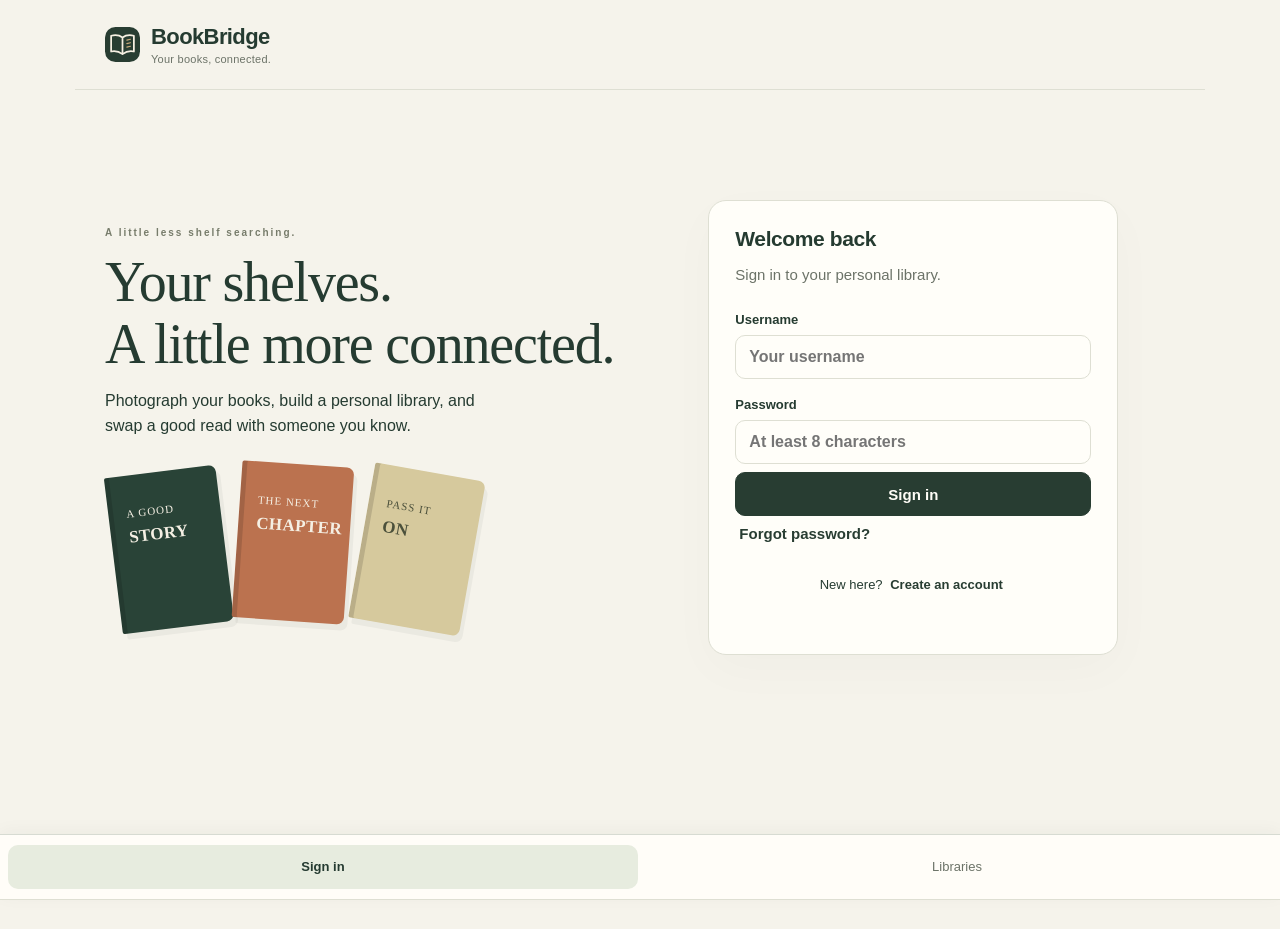
==== static/index.html @ 0849e157 "Add files via upload" ====
<!doctype html>
<html lang="en">
<head>
  <meta charset="utf-8">
  <meta name="viewport" content="width=device-width, initial-scale=1, viewport-fit=cover">
  <meta name="theme-color" content="#283d32">
  <title>BookBridge — your books, connected</title>
  <link rel="icon" href="/static/icon.svg" type="image/svg+xml">
  <link rel="stylesheet" href="/static/app.css?v=0.7.0">
  <script src="/static/app.js?v=0.7.0" defer></script>
  <script src="/static/catalog.js?v=0.7.0" defer></script>
  <script src="/static/community.js?v=0.7.0" defer></script>
  <script src="/static/public.js?v=0.7.0" defer></script>
  <script src="/static/bookshelf.js?v=0.7.0" defer></script>
  <script src="/static/mobile.js?v=0.7.0" defer></script>
</head>
<body>
  <header class="topbar">
    <a class="brand" href="/" aria-label="BookBridge home">
      <img src="/static/icon.svg" alt="" width="35" height="35">
      <span>BookBridge<small>Your books, connected.</small></span>
    </a>
    <div id="account" hidden>
      <span id="username"></span>

    </div>
  </header>

  <main>
    <nav id="guest-navigation" class="navigation guest-navigation" aria-label="Guest navigation"><button id="guest-signin" class="active" aria-pressed="true">Sign in</button><button data-tab="public" aria-pressed="false">Libraries</button></nav>
    <!-- Authentication Section -->
    <section id="auth" class="auth-layout">
      <div class="intro">
        <span class="eyebrow">A little less shelf searching.</span>
        <h1>Your shelves.<br>A little more connected.</h1>
        <p>Photograph your books, build a personal library, and swap a good read with someone you know.</p>
        <div class="intro-books" aria-hidden="true">
          <div class="drawn-book">A GOOD<br><strong>STORY</strong></div>
          <div class="drawn-book">THE NEXT<br><strong>CHAPTER</strong></div>
          <div class="drawn-book">PASS IT<br><strong>ON</strong></div>
        </div>
      </div>

      <div class="panel auth-panel">
        <h2 id="auth-title">Welcome back</h2>
        <p id="auth-description" class="muted">Sign in to your personal library.</p>
        <form id="auth-form">
          <label>Username
            <input id="auth-name" autocomplete="username" required minlength="3" maxlength="32" pattern="[a-zA-Z0-9_]{3,32}" placeholder="Your username">
          </label>
          <label>Password
            <input id="auth-password" type="password" autocomplete="current-password" required minlength="8" maxlength="128" placeholder="At least 8 characters">
          </label>
          <label class="honeypot" hidden style="display:none !important" aria-hidden="true">Website<input id="auth-website" tabindex="-1" autocomplete="off"></label>
          <p id="auth-error" class="inline-error" role="alert"></p>
          <button class="primary full" id="auth-submit">Sign in</button>
        </form>
        <button id="forgot-password" type="button" class="text-button">Forgot password?</button>
        <p class="auth-switch">
          <span id="auth-switch-label">New here?</span>
          <button class="text-button" id="auth-toggle">Create an account</button>
        </p>
      </div>
    </section>

    <!-- Workspace Section -->
    <div id="workspace" hidden>
      <div id="library-dock" class="library-dock" hidden><label for="library-owner">Which library?</label><select id="library-owner"><option value="">My library</option></select></div>
      <nav class="navigation" aria-label="Main navigation">
        <button data-tab="library" aria-pressed="true">My Library</button><button data-tab="scan" aria-pressed="false">Scan</button><button data-tab="friends" aria-pressed="false">Friends</button><button data-tab="settings" aria-pressed="false">Settings</button>
      </nav>
      <nav id="scan-tabs" class="section-tabs" aria-label="Scan and review" hidden><button data-tab="scan">Scan</button><button data-tab="queue">Book queue <span id="queue-count" class="count" hidden>0</span></button></nav>
      <nav id="friends-tabs" class="section-tabs" aria-label="Friends and trades" hidden><button data-tab="friends">Friends</button><button data-tab="trades">Trades</button></nav>

      <!-- Scan Page -->
      <section id="page-scan" class="page">
        <div class="page-heading">
          <div>
            <span class="eyebrow">ADD TO YOUR LIBRARY</span>
            <h1>Scan your books</h1>
            <p id="scan-help" class="muted">Photograph the cover. The spine and back are optional.</p>
            <label>Scan mode<select id="scan-mode-kind"><option value="single">One book</option><option value="shelf">Shelf spines · up to 5</option></select></label>
            <div id="shelf-photo-options" hidden><label>Books in photo<select id="shelf-book-count"><option>1</option><option>2</option><option selected>3</option><option>4</option><option>5</option></select></label></div>
            <p id="scan-limit" class="scan-warning" hidden>No more than 5 books per photo. Spine reading can miss text or mix books. Count the visible books and review each result. Photograph unclear books individually.</p>
          </div>
        </div>

        <div class="scan-layout">
          <div class="camera-column">
          <div class="camera">
            <video id="camera-video" muted playsinline autoplay aria-label="Live camera preview"></video>
            <div class="camera-placeholder" id="camera-placeholder">
              <span class="camera-symbol" aria-hidden="true">▣</span>
              <h2>A book worth keeping.</h2>
              <p>Point your camera at the cover<br>or upload a photo below.</p>
              <button id="camera-open" class="camera-button">Open camera</button>
            </div>

            <div class="camera-top">
              <span id="camera-view">Front cover</span>
              <button id="camera-close" class="camera-button small" hidden>Close camera</button>
            </div>
            <div id="camera-controls" class="camera-controls" hidden>
              <p>Keep the whole book in view.</p>
              <button id="shutter" class="shutter" aria-label="Capture photo" disabled><span></span></button>
            </div>
          </div>

            <button id="queue-book" class="primary full" disabled>Add book to queue <span aria-hidden="true">→</span></button>
            <p class="small muted">You can photograph the next book while this one scans.</p>
            <p id="scan-feedback" class="feedback" role="status"></p>
          </div>

          <div class="panel scan-panel">
            <h2>Photos and shelf</h2>
            <p class="muted">A shelf name is optional. Books without one go into Miscellaneous.</p>
            <div id="photo-slots" class="photo-slots"></div>
            <input id="photo-input" type="file" accept="image/jpeg,image/png,image/webp" hidden>
            <button id="upload-photo" class="secondary full">Upload front photo</button>
            <label hidden>Scan into<select id="scan-library"><option value="">My library</option></select></label>
            <label>Shelf <span class="small muted">optional</span><input id="scan-shelf" maxlength="100" placeholder="e.g. Living room, shelf 2"></label>
            <p class="small muted">Books on each shelf are numbered automatically in scan order.</p>
            <p class="small muted">Secondary AI review can be changed in Settings.</p>
          </div>
        </div>
      </section>

      <!-- Queue Page -->
      <section id="page-queue" class="page" hidden>
        <div class="page-heading">
          <div>
            <span class="eyebrow">KEEP THE BOOKS COMING</span>
            <h1>Your book queue.</h1>
            <p class="muted">Review finished scans before adding them to your library.</p>
          </div>
          <button id="queue-refresh" class="secondary">Refresh</button>
        </div>
        <div class="button-row"><label hidden>Queue<select id="queue-library"><option value="">My library</option></select></label><button id="bulk-review" class="secondary">Accept all ready</button></div>
        <p class="small muted">AI can misread books. Review each result for accuracy, or accept all ready results.</p>
        <div id="queue-list" class="queue-list"></div>
      </section>

      <!-- Library Page -->
      <section id="page-library" class="page" hidden>
        <div class="page-heading">
          <div>
            <span class="eyebrow">ALL IN ONE PLACE</span>
            <h1 id="library-title">My bookshelf</h1>
            <p id="library-description" class="muted">Books you own, stories you can share.</p>
          </div>
          <div class="button-row"><button id="my-library" class="secondary" hidden>← My library</button><button id="library-export" class="secondary" hidden>Export CSV</button><button id="library-refresh" class="secondary">Refresh</button></div>
        </div>

        <details class="panel filters"><summary>Search and filter books</summary><div class="library-tools">
          <label class="sr-only" for="library-search">Search books</label>
          <input id="library-search" type="search" placeholder="Search title, author, ISBN or shelf">


          <label class="check">
            <input id="available-only" type="checkbox"> Available to trade
          </label>
        </div>
        <div class="catalog-view-controls" role="group" aria-label="Catalog view"><button type="button" data-catalog-view="cards" aria-pressed="true">Bookshelf</button><button type="button" data-catalog-view="list" aria-pressed="false">List · no pictures</button></div>
        </details>
        <p id="library-count" class="muted small"></p>
        <div id="book-grid" class="book-grid"></div>
      </section>

      <!-- Friends & Trades Page -->
      <section id="page-friends" class="page" hidden>
        <div class="page-heading">
          <div>
            <span class="eyebrow">BETTER WHEN SHARED</span>
            <h1>Friends</h1>
            <p class="muted">Invite people you know, browse their books, and arrange a swap.</p>
          </div>
          <button id="friends-refresh" class="secondary">Refresh</button>
        </div>

        <details class="panel"><summary>Quick add friends</summary>
          <p class="muted">Opt in under Settings to find people in the same town or through mutual friends. Requests need acceptance.</p>
          <div id="suggestions"></div>
        </details>
        <div class="friend-tools">
          <div class="panel">
            <h2>Invite a friend</h2>
            <p class="muted">Friends can see your library and its photos. Codes work once and last 24 hours.</p>
            <button id="create-invite" class="primary">Create invite code</button>
            <div id="invite-result" hidden>
              <label>Share this code
                <input id="invite-code" readonly>
              </label>
              <button id="copy-invite" class="secondary">Copy code</button>
            </div>
          </div>

          <div class="panel">
            <h2>Have an invite?</h2>
            <p class="muted">Enter a code someone you know shared with you.</p>
            <form id="accept-invite-form">
              <label class="sr-only" for="accept-invite-code">Invitation code</label>
              <input id="accept-invite-code" required minlength="20" maxlength="100" placeholder="Paste invitation code">
              <button class="secondary full">Connect with friend</button>
            </form>
          </div>
        </div>

        <h2 class="section-title">Your people</h2>
        <div id="friend-list" class="friend-list"></div>


        <details class="panel"><summary>Friend requests</summary><div id="friend-requests"></div></details>
      </section>
      <section id="page-trades" class="page" hidden><h1>Your trades</h1><p class="muted">Requests and handoffs, in one place.</p><div id="trade-list" class="trade-list"></div></section>
      <section id="page-settings" class="page" hidden>
        <h1>Settings</h1>
        <div class="button-row settings-actions"><button data-tab="stats" class="secondary">My reading stats</button><button id="admin-open" data-tab="admin" class="secondary" hidden>Admin panel</button><button id="logout" class="text-button danger">Sign out</button></div>
        <form id="settings-form" class="settings-layout">
          <details class="panel"><summary>Your profile</summary>
            <label>First name<input id="setting-name" autocomplete="given-name" maxlength="40" required></label><label>Last name<input id="setting-lastname" autocomplete="family-name" maxlength="40" required></label>
            <label>Town or city<input id="setting-town" autocomplete="address-level2" maxlength="100" placeholder="Fairfield, CT"><small class="muted">Optional</small></label>
            <button class="primary">Save profile</button>
            <p class="muted small">Used to match the same town when discovery is on. No GPS location is collected.</p>
          </details>
          <details class="panel"><summary>Privacy</summary>
            <label class="check"><input id="setting-discovery" type="checkbox" role="switch">Let people discover me</label>
            <label class="check"><input id="setting-private" type="checkbox" role="switch">Home library only</label>
            <p class="muted small">Home library only hides your personal shelf from friends, turns off discovery, and cancels open swaps. Shared libraries you joined still work.</p>
          </details>
          <details class="panel"><summary>AI scanning</summary>
            <label class="check"><input id="setting-secondary" type="checkbox" role="switch">Use a second AI review after scanning</label>
            <label>Second review<select id="scan-mode"><option value="cleanup">Fix text and OCR mistakes</option><option value="lookup">Look up the book, then check text</option></select></label>
            <p class="muted small">Applies to new scans. You can still review each result before saving.</p>
          </details>
          <details class="panel"><summary>Email notifications</summary>
            <label>Email (optional)<input id="setting-email" type="email" maxlength="254"></label>
            <label class="check"><input id="setting-email-notify" type="checkbox" role="switch">Email me about new book requests</label>
            <p id="email-status" class="muted small"></p>
            <button id="email-send" type="button" class="secondary">Send verification code</button>
            <label>Verification code<input id="email-code" inputmode="numeric" pattern="[0-9]{6}" maxlength="6"></label>
            <button id="email-verify" type="button" class="secondary">Verify email</button>
          </details>
          <button class="primary">Save settings</button><p id="settings-error" role="alert" class="inline-error"></p>
        </form>

        <details class="panel"><summary>Shared libraries</summary><p class="muted">An admin creates a library and its manager gives people permission to scan into its queue.</p><div id="shared-libraries"></div></details>
      </section>
      <section id="page-stats" class="page" hidden><h1>Your reading life</h1><p class="muted">Pages and reviews come from your reading log. A completed swap counts as one book given and one received.</p><div id="reading-stats" class="stats-grid"></div>
        <h2>Reading journal</h2><p class="muted">Open a book in your library to record pages, a rating, or a review.</p><div id="reading-journal"></div>
        <details class="panel"><summary>Popular on BookBridge</summary><p class="muted small">Books on at least three discoverable personal shelves. These are community favorites, not a global bestseller list.</p><div id="popular-books"></div></details>
      </section>
      <section id="page-admin" class="page" hidden><h1>Admin panel</h1><button data-tab="settings" class="secondary">← Settings</button><div id="admin-stats" class="stats-grid"></div>
        <details class="panel"><summary>Create a shared library</summary><form id="create-library-form"><label>Library name<input id="new-library-name" required maxlength="100"></label><label class="check"><input id="new-library-public" type="checkbox" role="switch"> Public library</label><p class="small muted">Public catalogs and book photos can be viewed by anyone without signing in. Leave off for a private library.</p><button class="primary">Create library</button></form></details>
        <details class="panel"><summary>Accounts</summary><form id="admin-user-search"><label>Find username<input id="admin-user-query" maxlength="100"></label><button class="secondary">Search</button></form><div id="admin-users"></div></details>
        <details class="panel"><summary>Manage shared libraries</summary><div id="admin-libraries"></div></details>
        <details class="panel"><summary>Remove a book</summary><form id="admin-book-search"><label>Title or book ID<input id="admin-book-query" maxlength="500"></label><button class="secondary">Search</button></form><div id="admin-books"></div></details>
        <details class="panel"><summary>Activity and bot signals</summary><p class="muted">Repeated requests and filled bot traps are signals to investigate, not proof someone is a bot.</p><div id="admin-events"></div></details>
      </section>
    </div>
    <section id="page-public" class="page" hidden>
      <div class="page-heading"><div><h1 id="public-heading">Public libraries</h1><p id="public-description" class="muted">Browse shared collections. No account needed.</p></div><button id="public-back" class="secondary" hidden>← All public libraries</button></div>
      <details class="panel filters" id="public-filters"><summary>Search and filter libraries</summary>
      <form id="public-search-form" class="button-row"><label class="sr-only" for="public-search">Search libraries or books</label><input id="public-search" type="search" maxlength="100" placeholder="Search public libraries"><button class="secondary">Search</button></form>
      <div class="catalog-view-controls" role="group" aria-label="Catalog view"><button type="button" data-catalog-view="cards" aria-pressed="true">Bookshelf</button><button type="button" data-catalog-view="list" aria-pressed="false">List · no pictures</button></div>
      </details>
      <p id="public-status" class="muted" role="status"></p><div id="public-results" class="book-grid"></div><button id="public-more" class="secondary" hidden>Load more</button>
    </section>
  </main>

  <dialog id="public-book-dialog" aria-labelledby="public-book-title"><div class="dialog-heading"><h2 id="public-book-title"></h2><span id="public-book-copies" class="copy-corner"></span><button class="icon-button" data-close="public-book-dialog" aria-label="Close book">×</button></div><label id="public-copy-label" hidden>Copy<select id="public-copy"></select></label><p id="public-book-author"></p><p id="public-book-isbn" class="small muted"></p><p id="public-book-shelf" class="small muted"></p><div id="public-book-photos" class="photo-strip"></div></dialog>
  <!-- Dialogs -->
  <dialog id="review-dialog" aria-labelledby="review-title">
    <div class="dialog-heading">
      <div>
        <span class="eyebrow">CHECK BEFORE KEEPING</span>
        <h2 id="review-title">Review your book</h2>
      </div>
      <button class="icon-button" data-close="review-dialog" aria-label="Close review">×</button>
    </div>

    <div id="review-photos" class="photo-strip"></div>

    <form id="review-form">
      <label>Title
        <input id="review-book-title" required maxlength="500">
      </label>
      <label>Author
        <input id="review-author" required maxlength="500">
      </label>
      <label>ISBN <span class="muted small">optional</span>
        <input id="review-isbn" maxlength="32" placeholder="Leave blank if unknown">
      </label>
      <label>Shelf <span class="small muted">optional</span><input id="review-shelf" maxlength="100" placeholder="e.g. Living room, shelf 2"></label>
      <p id="review-shelf-location" class="small muted"></p>
      <div id="review-notes" class="review-notes"></div>
      <label class="check">
        <input id="review-available" type="checkbox"> Available to trade with friends
      </label>
      <p id="review-error" class="inline-error" role="alert"></p>
      <button class="primary full">Save to my library</button>
    </form>
  </dialog>

  <dialog id="book-dialog" aria-labelledby="book-dialog-title">
    <div class="dialog-heading">
      <h2 id="book-dialog-title">Book details</h2><span id="book-copy-count" class="copy-corner"></span>
      <button class="icon-button" data-close="book-dialog" aria-label="Close book details">×</button>
    </div>

    <div id="book-photos" class="photo-strip"></div>

    <form id="book-form">
      <label>Title
        <input id="book-title" required maxlength="500">
      </label>
      <label>Author
        <input id="book-author" required maxlength="500">
      </label>
      <label>ISBN <span class="muted small">optional</span>
        <input id="book-isbn" maxlength="32">
      </label>
      <label>Shelf <span class="small muted">optional</span><input id="book-shelf" maxlength="100" placeholder="e.g. Living room, shelf 2"></label>
      <p id="book-shelf-location" class="small muted"></p>
      <label class="check" id="book-available-label">
        <input id="book-available" type="checkbox"> Available to trade
      </label>
      <p id="book-note" class="muted small"></p>
      <p id="book-error" class="inline-error" role="alert"></p>

      <div id="book-own-actions" class="button-row">
        <button class="primary">Save changes</button>
        <button type="button" id="delete-book" class="text-button danger">Remove book</button>
      </div>
      <button type="button" id="reading-open" class="secondary">Reading log</button>
      <button type="button" id="request-swap" class="primary full" hidden>Request a swap</button>
    </form>
  </dialog>

  <dialog id="swap-dialog" aria-labelledby="swap-title">
    <div class="dialog-heading">
      <h2 id="swap-title">Offer a book in return</h2>
      <button class="icon-button" data-close="swap-dialog" aria-label="Close swap request">×</button>
    </div>

    <p id="swap-description" class="muted"></p>

    <form id="swap-form">
      <label>Your available books
        <select id="swap-offer" required></select>
      </label>
      <p id="swap-error" class="inline-error" role="alert"></p>
      <button id="swap-submit" class="primary full">Send trade request</button>
    </form>
  </dialog>

  <dialog id="reading-dialog"><div class="dialog-heading"><h2 id="reading-title">Reading log</h2><button class="icon-button" data-close="reading-dialog" aria-label="Close reading log">×</button></div>
    <form id="reading-form"><label>Pages read so far<input id="reading-pages" type="number" min="0" max="100000" required></label><label class="check"><input id="reading-finished" type="checkbox">Finished this book</label><label>Rating<select id="reading-rating"><option value="">Not rated</option><option value="1">1 star</option><option value="2">2 stars</option><option value="3">3 stars</option><option value="4">4 stars</option><option value="5">5 stars</option></select></label><label>Your private review<textarea id="reading-review" maxlength="5000" rows="5"></textarea></label><button class="primary">Save reading log</button><p id="reading-error" class="inline-error" role="alert"></p></form>
  </dialog>

  <dialog id="profile-dialog" aria-labelledby="profile-title"><h2 id="profile-title">Make yourself at home</h2><p>Add your name so friends know it’s you.</p>
    <form id="profile-form"><label>First name<input id="profile-first" autocomplete="given-name" maxlength="40" required></label><label>Last name<input id="profile-last" autocomplete="family-name" maxlength="40" required></label><label>Town or city<input id="profile-town" autocomplete="address-level2" maxlength="100"><small class="muted">Optional. No GPS location is collected.</small></label><p class="muted small">Discovery stays off unless you turn it on in Settings.</p><button class="primary full">Save and continue</button><p id="profile-error" class="inline-error" role="alert"></p></form>
    <button id="profile-signout" type="button" class="text-button">Sign out</button>
  </dialog>
  <dialog id="copies-dialog" aria-labelledby="copies-title"><div class="dialog-heading"><h2 id="copies-title">Choose a copy</h2><span id="copies-count" class="copy-corner"></span><button class="icon-button" data-close="copies-dialog" aria-label="Close copies">×</button></div><p id="copies-author" class="muted"></p><div id="copies-photos" class="photo-strip"></div><div id="copies-list"></div></dialog>
  <dialog id="recovery-dialog" aria-labelledby="recovery-title"><div class="dialog-heading"><h2 id="recovery-title">Reset your password</h2><button class="icon-button" data-close="recovery-dialog" aria-label="Close password reset">×</button></div>
    <form id="recovery-request"><label>Username<input id="recovery-username" autocomplete="username" pattern="[a-zA-Z0-9_]{3,32}" required></label><button class="secondary full">Email me a reset code</button></form><p class="muted small">No verified email? Ask an admin for a temporary code, then enter it below.</p><p id="recovery-feedback" role="status"></p>
    <form id="recovery-finish"><label>Reset code<input id="recovery-code" autocomplete="off" autocapitalize="none" spellcheck="false" required></label><label>New password<input id="recovery-password" type="password" autocomplete="new-password" minlength="8" maxlength="128" required></label><label>Confirm password<input id="recovery-confirm" type="password" autocomplete="new-password" minlength="8" maxlength="128" required></label><button class="primary full">Set new password</button><p id="recovery-error" class="inline-error" role="alert"></p></form>
  </dialog>
  <dialog id="reset-code-dialog" aria-labelledby="reset-code-title"><div class="dialog-heading"><h2 id="reset-code-title">Temporary reset code</h2><button class="icon-button" data-close="reset-code-dialog" aria-label="Close reset code">×</button></div><p id="reset-code-description"></p><label>Copy this code<input id="admin-reset-code" readonly autocomplete="off"></label><button id="copy-reset-code" class="secondary">Copy code</button><p class="muted">Share privately after checking who is requesting access. The user selects Forgot password to enter it. It expires in 30 minutes and works once.</p></dialog>
  <dialog id="delete-library-dialog" aria-labelledby="delete-library-title"><div class="dialog-heading"><h2 id="delete-library-title">Delete shared library?</h2><button class="icon-button" data-close="delete-library-dialog" aria-label="Cancel library deletion">×</button></div><p id="delete-library-description"></p><p>This permanently removes all its books, photos, reading entries, pending scans, and member permissions. Nothing moves to a personal library.</p><form id="delete-library-form"><label>Type the library name<input id="delete-library-name" autocomplete="off" required></label><button class="primary full">Permanently delete library</button><p id="delete-library-error" class="inline-error" role="alert"></p></form></dialog>

  <div id="toast" role="status" aria-live="polite" hidden></div>
</body>
</html>
---- static/app.css ----
:root {
  --paper: #f5f3eb;
  --panel: #fffef9;
  --ink: #253b31;
  --muted: #6c7368;
  --line: #dedfd3;
  --green: #283d32;
  --sage: #e7ecdf;
  --rust: #a55335;
  --radius: 18px;
  font-family: Inter, -apple-system, BlinkMacSystemFont, "Segoe UI", sans-serif;
  color: var(--ink);
  background: var(--paper);
  font-size: 15px;
}

* {
  box-sizing: border-box;
}

body {
  margin: 0;
}

button, input, select {
  font: inherit;
}

button {
  cursor: pointer;
  touch-action: manipulation;
}

button:disabled {
  cursor: default;
  opacity: .5;
}

button, input, select {
  border-radius: 10px;
}

button {
  min-height: 43px;
}

button:focus-visible, a:focus-visible, input:focus-visible, select:focus-visible {
  outline: 3px solid #b87a4f;
  outline-offset: 3px;
}

[hidden] {
  display: none !important;
}

h1, h2, h3, p {
  margin-top: 0;
}

h1 {
  font-family: Georgia, "Times New Roman", serif;
  font-weight: normal;
  font-size: 38px;
  letter-spacing: -1.2px;
  line-height: 1.12;
  margin-bottom: 12px;
}

h2 {
  font-size: 21px;
  letter-spacing: -.4px;
  margin-bottom: 12px;
}

h3 {
  font-size: 17px;
  margin-bottom: 5px;
}

p {
  line-height: 1.6;
}

.muted {
  color: var(--muted);
}

.small {
  font-size: 13px;
}

.eyebrow {
  display: block;
  font-size: 10px;
  letter-spacing: 2px;
  font-weight: 700;
  margin-bottom: 14px;
  color: #777c6b;
}

.topbar {
  max-width: 1130px;
  padding: 24px 30px;
  margin: auto;
  display: flex;
  align-items: center;
  justify-content: space-between;
  border-bottom: 1px solid var(--line);
  gap: 20px;
}

.brand {
  display: flex;
  align-items: center;
  gap: 11px;
  color: var(--ink);
  text-decoration: none;
  font-size: 22px;
  font-weight: 650;
  letter-spacing: -.6px;
}

.brand small {
  display: block;
  font-weight: 400;
  font-size: 11px;
  letter-spacing: .25px;
  margin-top: 3px;
  color: var(--muted);
}

#account {
  display: flex;
  align-items: center;
  gap: 16px;
  font-size: 13px;
}

main {
  max-width: 1130px;
  margin: auto;
  padding: 0 30px 64px;
}

.auth-layout {
  display: grid;
  grid-template-columns: 1.1fr 1fr;
  gap: 90px;
  align-items: center;
  min-height: 75vh;
  padding: 55px 0;
}

.intro h1 {
  font-size: 56px;
  line-height: 1.1;
}

.intro > p {
  max-width: 390px;
  font-size: 16px;
}

.intro-books {
  display: flex;
  align-items: center;
  gap: 12px;
  margin: 32px 0 0 8px;
}

.drawn-book {
  width: 112px;
  height: 157px;
  padding: 32px 18px;
  font-family: Georgia, serif;
  font-size: 11px;
  letter-spacing: 1px;
  border-radius: 2px 7px 7px 2px;
  box-shadow: inset 5px 0 #0002, 4px 6px 0 #0000000b;
  background: #294337;
  color: #f5f0e4;
  transform: rotate(-7deg);
}

.drawn-book strong {
  display: block;
  font-size: 17px;
  letter-spacing: .4px;
  padding-top: 8px;
}

.drawn-book:nth-child(2) {
  background: #bb724f;
  transform: rotate(4deg);
  margin-top: -14px;
}

.drawn-book:nth-child(3) {
  background: #d6c99d;
  color: #4b503b;
  transform: rotate(10deg);
}

.panel {
  border: 1px solid var(--line);
  border-radius: var(--radius);
  padding: 26px;
  background: var(--panel);
}

.auth-panel {
  max-width: 410px;
  width: 100%;
  box-shadow: 0 15px 50px #26382906;
}

.auth-panel > p {
  margin-bottom: 25px;
}

label:not(.check) {
  display: block;
  font-size: 13px;
  font-weight: 600;
  margin: 18px 0 8px;
}

label > input:not([type=checkbox]), label > select {
  display: block;
  width: 100%;
  margin-top: 8px;
}

input:not([type=checkbox]), select {
  border: 1px solid var(--line);
  background: #fffef9;
  color: var(--ink);
  padding: 12px 13px;
  min-height: 45px;
  max-width: 100%;
}

input[readonly] {
  background: #f0f0e8;
}

input[type=checkbox] {
  accent-color: var(--green);
  width: 17px;
  height: 17px;
}

.check {
  display: flex;
  align-items: center;
  gap: 9px;
  font-size: 13px;
  font-weight: 400;
  line-height: 1.4;
}

.primary {
  background: var(--green);
  color: #fffdf7;
  border: 1px solid var(--green);
  padding: 12px 18px;
  font-weight: 550;
  display: inline-flex;
  align-items: center;
  justify-content: center;
  gap: 20px;
}

.primary:hover:not(:disabled) {
  background: #395342;
}

.secondary {
  background: transparent;
  border: 1px solid var(--line);
  padding: 10px 16px;
  color: var(--ink);
}

.secondary:hover:not(:disabled) {
  background: var(--sage);
}

.full {
  width: 100%;
}

.text-button {
  border: 0;
  background: transparent;
  color: var(--green);
  padding: 4px;
  font-weight: 550;
  min-height: 35px;
}

.text-button:hover {
  text-decoration: underline;
}

.danger {
  color: var(--rust);
}

.auth-switch {
  font-size: 13px;
  text-align: center;
  margin: 17px 0 0;
}

.inline-error {
  color: #a13924;
  font-size: 13px;
  line-height: 1.5;
  min-height: 0;
  margin: 12px 0;
}

.inline-error:empty {
  display: none;
}

.navigation {
  display: flex;
  gap: 8px;
  padding: 20px 0;
  border-bottom: 1px solid var(--line);
  margin-bottom: 35px;
}

.navigation button {
  background: transparent;
  border: 0;
  padding: 10px 18px;
  color: var(--muted);
  white-space: nowrap;
  font-size: 13px;
}

.navigation button.active {
  background: var(--sage);
  color: var(--ink);
  font-weight: 600;
}

.count {
  font-size: 11px;
  display: inline-block;
  background: var(--green);
  color: white;
  padding: 2px 6px;
  border-radius: 20px;
  margin-left: 4px;
}

.page-heading {
  display: flex;
  align-items: center;
  justify-content: space-between;
  gap: 25px;
  margin-bottom: 25px;
}

.page-heading p {
  margin-bottom: 0;
}

.scan-layout {
  display: grid;
  grid-template-columns: 1.35fr 1fr;
  gap: 24px;
}

.camera-column {
  display: flex;
  flex-direction: column;
  gap: 12px;
  min-width: 0;
}

.camera-column > p { margin: 0; }

.camera {
  position: relative;
  background: #172b24;
  border-radius: var(--radius);
  height: 490px;
  overflow: hidden;
  isolation: isolate;
  color: #f3f1e7;
}

.camera:before {
  content: "";
  position: absolute;
  inset: 0;
  z-index: -1;
  background: radial-gradient(ellipse at 50% 40%, #344738, transparent 65%);
}

.camera video {
  width: 100%;
  height: 100%;
  object-fit: cover;
  display: none;
}

.camera.live video {
  display: block;
}

.camera-placeholder {
  display: flex;
  flex-direction: column;
  align-items: center;
  justify-content: center;
  height: 100%;
  text-align: center;
  padding: 50px 25px;
}

.camera-placeholder h2 {
  font-family: Georgia, serif;
  font-weight: normal;
  font-size: 28px;
  margin-top: 18px;
}

.camera-placeholder p {
  font-size: 13px;
  color: #bbc7b8;
}

.camera-symbol {
  font-size: 60px;
  color: #b6c6a6;
  font-weight: normal;
  line-height: 1;
}

.camera-button {
  background: #ffffff12;
  border: 1px solid #ffffff30;
  color: #f8f7ef;
  padding: 9px 15px;
  font-size: 13px;
  backdrop-filter: blur(10px);
}

.camera-button.small {
  min-height: 33px;
  padding: 5px 10px;
  font-size: 11px;
}

.camera-top {
  position: absolute;
  top: 18px;
  left: 20px;
  right: 20px;
  display: flex;
  align-items: center;
  justify-content: space-between;
  gap: 10px;
  font-size: 11px;
  letter-spacing: 1px;
  text-transform: uppercase;
}

.camera-frame {
  position: absolute;
  top: 15%;
  bottom: 24%;
  left: 23%;
  right: 23%;
  border: 1px solid #ffffff70;
  border-radius: 8px;
  pointer-events: none;
  box-shadow: 0 0 0 100vmax #00000020;
}

.camera-controls {
  position: absolute;
  bottom: 20px;
  left: 0;
  right: 0;
  text-align: center;
}

.camera-controls p {
  font-size: 12px;
  text-shadow: 0 1px 6px black;
  margin-bottom: 12px;
}

.shutter {
  width: 62px;
  height: 62px;
  border-radius: 50%;
  border: 2px solid #fff;
  background: transparent;
  padding: 5px;
  margin: auto;
  display: block;
}

.shutter span {
  display: block;
  width: 100%;
  height: 100%;
  border-radius: 50%;
  background: #fffef8;
}

.scan-panel {
  display: flex;
  flex-direction: column;
  justify-content: center;
}

.scan-panel > p {
  font-size: 13px;
}

.photo-slots {
  display: grid;
  grid-template-columns: repeat(3, 1fr);
  gap: 9px;
  margin: 8px 0 15px;
}

.photo-slot {
  position: relative;
  min-width: 0;
}

.photo-choice {
  width: 100%;
  height: 116px;
  padding: 10px 5px;
  border: 1px dashed #b8c3ac;
  background: #f1f3e9;
  display: flex;
  flex-direction: column;
  align-items: center;
  justify-content: center;
  gap: 9px;
  color: var(--muted);
  font-size: 11px;
  overflow: hidden;
}

.photo-slot.active .photo-choice {
  border: 2px solid var(--green);
  color: var(--ink);
  background: var(--sage);
}

.photo-choice img {
  height: 75px;
  max-width: 100%;
  object-fit: contain;
}

.photo-choice .plus {
  font-size: 23px;
  color: #778868;
}

.remove-photo {
  position: absolute;
  top: 3px;
  right: 3px;
  width: 24px;
  min-height: 24px;
  border-radius: 50%;
  background: var(--panel);
  border: 1px solid var(--line);
  padding: 0;
  color: var(--ink);
  font-size: 17px;
}

.mode-label {
  margin-top: 20px !important;
}

.scan-panel .primary {
  margin-top: 13px;
}

.scan-panel > .small {
  margin: 13px 0 0;
}

.feedback {
  margin: 13px 0 0;
  color: var(--green);
  font-size: 13px;
}

.feedback:empty {
  display: none;
}

.queue-list, .trade-list {
  display: grid;
  gap: 13px;
}

.queue-card, .trade-card {
  display: flex;
  align-items: center;
  gap: 18px;
  border: 1px solid var(--line);
  background: var(--panel);
  padding: 18px;
  border-radius: 14px;
}

.queue-cover {
  width: 50px;
  height: 70px;
  object-fit: cover;
  border-radius: 4px;
  background: var(--sage);
  flex-shrink: 0;
}

.queue-info {
  flex: 1;
  min-width: 0;
}

.queue-info p, .trade-card p {
  font-size: 13px;
  margin: 4px 0 0;
}

.badge {
  display: inline-block;
  border-radius: 20px;
  padding: 4px 9px;
  font-size: 10px;
  letter-spacing: .5px;
  font-weight: 600;
  background: #eceee4;
  color: #5c6958;
  margin-top: 8px;
}

.badge.ready, .badge.available, .badge.completed {
  background: #e2ecdb;
  color: #3a6036;
}

.badge.failed, .badge.cancelled {
  background: #f4e6dc;
  color: #97492d;
}

.queue-actions {
  display: flex;
  gap: 8px;
  align-items: center;
}

.empty {
  padding: 45px 25px;
  border: 1px dashed #c5ccb9;
  border-radius: var(--radius);
  text-align: center;
  color: var(--muted);
  background: #f0f2e9;
}

.empty h2 {
  color: var(--ink);
  font-size: 20px;
}

.empty p {
  font-size: 13px;
  margin-bottom: 15px;
}

.library-tools {
  display: flex;
  gap: 12px;
  align-items: center;
  margin-bottom: 18px;
  flex-wrap: wrap;
}

.library-tools > input {
  flex: 1;
  min-width: 200px;
}

.library-tools > select {
  max-width: 210px;
}

.book-grid {
  display: grid;
  grid-template-columns: repeat(4, minmax(0, 1fr));
  gap: 20px;
}

.book-card {
  border: 1px solid var(--line);
  background: var(--panel);
  border-radius: 14px;
  padding: 0;
  overflow: hidden;
  text-align: left;
  color: var(--ink);
}

.book-card:hover {
  border-color: #9baa8b;
  box-shadow: 0 5px 15px #283d3209;
}

.book-cover-area {
  height: 215px;
  display: flex;
  align-items: center;
  justify-content: center;
  background: #e9e8dc;
  padding: 18px;
}

.book-cover-area img {
  max-width: 100%;
  width: 100%;
  height: 100%;
  object-fit: contain;
  filter: drop-shadow(3px 5px 3px #0002);
}

.book-card-info {
  padding: 15px;
}

.book-card h3 {
  font-family: Georgia, serif;
  font-weight: normal;
  font-size: 19px;
  line-height: 1.3;
}

.book-card p {
  font-size: 12px;
  margin: 6px 0 0;
  color: var(--muted);
}

.friend-tools {
  display: grid;
  grid-template-columns: 1fr 1fr;
  gap: 20px;
}

.friend-tools p {
  font-size: 13px;
}

.friend-tools form input {
  width: 100%;
  margin: 5px 0 12px;
}

.friend-list {
  display: flex;
  gap: 12px;
  flex-wrap: wrap;
}

.friend-card {
  background: var(--panel);
  border: 1px solid var(--line);
  padding: 13px 17px;
  border-radius: 12px;
  display: flex;
  align-items: center;
  gap: 16px;
}

.friend-avatar {
  width: 35px;
  height: 35px;
  border-radius: 50%;
  background: var(--sage);
  display: grid;
  place-items: center;
  font-family: Georgia, serif;
  font-size: 19px;
}

.friend-card .friend-name {
  font-size: 14px;
  font-weight: 600;
}

.friend-card button {
  font-size: 12px;
}

.section-title {
  margin-top: 30px;
  font-size: 19px;
}

.trade-card {
  align-items: flex-start;
}

.trade-info {
  flex: 1;
}

.trade-actions {
  display: flex;
  gap: 6px;
  flex-wrap: wrap;
  justify-content: flex-end;
}

.trade-actions button {
  font-size: 12px;
}

dialog {
  border: 1px solid var(--line);
  border-radius: 20px;
  background: var(--panel);
  color: var(--ink);
  padding: 25px;
  max-width: 510px;
  width: calc(100% - 30px);
  max-height: 90dvh;
  overflow: auto;
  box-shadow: 0 25px 80px #0003;
}

dialog::backdrop {
  background: #14231bb3;
  backdrop-filter: blur(3px);
}

.dialog-heading {
  display: flex;
  align-items: flex-start;
  justify-content: space-between;
  gap: 10px;
}

.dialog-heading h2 {
  font-family: Georgia, serif;
  font-size: 28px;
  font-weight: normal;
}

.icon-button {
  width: 35px;
  min-height: 35px;
  font-size: 25px;
  color: var(--muted);
  padding: 0;
  background: transparent;
  border: 0;
}

.photo-strip {
  display: flex;
  gap: 10px;
  overflow: auto;
  margin: 15px 0 20px;
}

.photo-strip figure {
  margin: 0;
  flex: 1;
  min-width: 85px;
}

.photo-strip img {
  width: 100%;
  height: 145px;
  object-fit: contain;
  background: #ececde;
  border-radius: 8px;
}

.photo-strip figcaption {
  font-size: 11px;
  text-align: center;
  color: var(--muted);
  margin-top: 6px;
  text-transform: capitalize;
}

.review-notes {
  font-size: 12px;
  color: var(--muted);
  background: #f0f2e8;
  border-radius: 10px;
  padding: 12px;
  margin: 16px 0;
}

.review-notes p {
  margin: 0 0 7px;
}

.review-notes p:last-child {
  margin-bottom: 0;
}

.review-notes ul {
  padding-left: 18px;
  line-height: 1.6;
}

.review-notes a {
  color: var(--green);
  word-break: break-word;
}

.review-notes details {
  margin-top: 10px;
}

.review-notes summary {
  cursor: pointer;
  font-weight: 600;
}

.button-row {
  display: flex;
  align-items: center;
  justify-content: space-between;
  gap: 10px;
  margin-top: 18px;
}

dialog .full.primary {
  margin-top: 20px;
}

#toast {
  position: fixed;
  z-index: 100;
  left: 50%;
  bottom: 25px;
  transform: translateX(-50%);
  background: var(--green);
  color: #fff;
  padding: 13px 20px;
  border-radius: 12px;
  box-shadow: 0 8px 30px #0002;
  max-width: calc(100% - 30px);
  font-size: 13px;
  line-height: 1.5;
  white-space: normal;
}

.sr-only {
  position: absolute;
  width: 1px;
  height: 1px;
  overflow: hidden;
  clip: rect(0, 0, 0, 0);
  white-space: nowrap;
}

.loading {
  opacity: .6;
}

.spinner {
  display: inline-block;
  width: 10px;
  height: 10px;
  border: 2px solid #b4bfab;
  border-top-color: #38583b;
  border-radius: 50%;
  animation: spin 1s linear infinite;
  margin-right: 5px;
}

@keyframes spin {
  to {
    transform: rotate(360deg);
  }
}

@media(max-width: 850px) {
  .auth-layout {
    gap: 35px;
  }
  .intro h1 {
    font-size: 43px;
  }
  .drawn-book {
    width: 90px;
    height: 130px;
    padding: 24px 13px;
  }
  .drawn-book strong {
    font-size: 14px;
  }
  .scan-layout {
    grid-template-columns: 1.1fr 1fr;
  }
  .camera {
    height: 470px;
  }
  .scan-panel {
    padding: 20px;
  }
  .book-grid {
    grid-template-columns: repeat(3, minmax(0, 1fr));
  }
  .topbar, main {
    padding-left: 22px;
    padding-right: 22px;
  }
}

@media(max-width: 600px) {
  .topbar {
    padding: 19px 18px;
  }
  .brand {
    font-size: 20px;
  }
  .brand small {
    font-size: 10px;
  }
  .brand img {
    width: 31px;
    height: 31px;
  }
  main {
    padding: 0 16px 45px;
  }
  #account {
    gap: 8px;
    font-size: 11px;
  }
  #account button {
    font-size: 11px;
  }
  .auth-layout {
    display: flex;
    flex-direction: column;
    gap: 28px;
    padding: 35px 0;
    min-height: 0;
    align-items: stretch;
  }
  .intro h1 {
    font-size: 38px;
  }
  .intro > p {
    font-size: 14px;
    max-width: 100%;
  }
  .intro-books {
    display: none;
  }
  .auth-panel {
    max-width: 100%;
    padding: 23px;
  }
  .navigation {
    gap: 0;
    overflow: auto;
    padding: 14px 0;
    margin-bottom: 26px;
  }
  .navigation button {
    font-size: 11px;
    padding: 10px 11px;
    flex: 1;
  }
  .page-heading {
    align-items: flex-start;
    gap: 12px;
    margin-bottom: 20px;
  }
  .page-heading > .secondary {
    font-size: 11px;
    padding: 7px 11px;
    min-height: 36px;
  }
  .page-heading h1 {
    font-size: 30px;
  }
  .page-heading p {
    font-size: 13px;
  }
  .eyebrow {
    font-size: 9px;
    letter-spacing: 1.5px;
    margin-bottom: 11px;
  }
  .scan-layout {
    grid-template-columns: 1fr;
    gap: 15px;
  }
  .camera {
    height: 350px;
  }
  .camera-placeholder h2 {
    font-size: 25px;
  }
  .scan-panel {
    padding: 21px;
  }
  .photo-choice {
    height: 108px;
  }
  .photo-choice img {
    height: 69px;
  }
  .queue-card {
    gap: 12px;
    padding: 14px;
    flex-wrap: wrap;
  }
  .queue-actions {
    margin-left: 62px;
  }
  .queue-info h3 {
    font-size: 15px;
  }
  .queue-info p {
    font-size: 12px;
  }
  .queue-actions button {
    font-size: 12px;
    min-height: 36px;
  }
  .book-grid {
    grid-template-columns: repeat(2, minmax(0, 1fr));
    gap: 12px;
  }
  .book-cover-area {
    height: 185px;
    padding: 15px;
  }
  .book-card-info {
    padding: 13px;
  }
  .book-card h3 {
    font-size: 17px;
  }
  .library-tools {
    gap: 10px;
  }
  .library-tools > input {
    width: 100%;
    flex-basis: 100%;
  }
  .library-tools > select {
    flex: 1;
    font-size: 12px;
  }
  .library-tools .check {
    font-size: 11px;
  }
  .friend-tools {
    grid-template-columns: 1fr;
    gap: 12px;
  }
  .friend-tools .panel {
    padding: 21px;
  }
  .friend-list {
    display: grid;
    grid-template-columns: 1fr;
  }
  .friend-card {
    gap: 12px;
    flex-wrap: wrap;
  }
  .friend-card .friend-name {
    flex: 1;
  }
  .trade-card {
    flex-direction: column;
    gap: 12px;
  }
  .trade-actions {
    justify-content: flex-start;
  }
  dialog {
    padding: 21px;
  }
  .photo-strip img {
    height: 120px;
  }
  .intro .eyebrow {
    margin-bottom: 14px;
  }
}

@media(prefers-reduced-motion: reduce) {
  .spinner {
    animation: none;
  }
}

#username {
  max-width: 180px;
  overflow: hidden;
  text-overflow: ellipsis;
  white-space: nowrap;
}

#account {
  min-width: 0;
}

.brand {
  flex-shrink: 0;
}

@media(max-width: 600px) {
  #username {
    max-width: 85px;
  }
  #account .text-button {
    white-space: nowrap;
  }
  .topbar {
    gap: 10px;
  }
}

/* Solid, compact surfaces and phone-friendly bottom navigation. */
body { padding-bottom: calc(100px + env(safe-area-inset-bottom)); }
.navigation { position: fixed; top: auto; bottom: 0; left: 0; right: 0; z-index: 30; margin: 0; padding: 10px max(8px, env(safe-area-inset-left)) calc(10px + env(safe-area-inset-bottom)); display: grid; grid-template-columns: repeat(6,minmax(0,1fr)); gap: 4px; background: #fffdf8; border-top: 1px solid #d7dbd2; border-radius: 0; box-shadow: 0 -3px 16px #20382b0a; backdrop-filter: none; }
.navigation button { min-width: 0; padding: 12px 4px; font-size: 13px; white-space: normal; line-height: 1.25; }
.navigation .count { display: none; }
.settings-layout { display: grid; gap: 14px; max-width: 760px; }
details.panel { margin: 16px 0; background: #fffdf8; backdrop-filter: none; }
summary { cursor: pointer; font-weight: 700; padding: 8px 0; }
details[open] > summary { margin-bottom: 12px; }
.settings-layout .panel { margin: 0; }
.settings-actions { margin: 24px 0; }
.compact-row { display: flex; align-items: center; justify-content: space-between; gap: 12px; flex-wrap: wrap; padding: 14px 0; border-bottom: 1px solid #e2e4dc; }
.compact-row > div, .compact-row > span { min-width: 0; overflow-wrap: anywhere; }
.stats-grid { display: grid; grid-template-columns: repeat(auto-fit,minmax(140px,1fr)); gap: 12px; margin: 20px 0; }
.stat-card { display: flex; flex-direction: column; gap: 8px; }
.stat-card strong { font-size: 30px; }
.library-settings { padding: 14px 0; }
.library-settings > button { margin: 4px; }
.member-form { margin-top: 20px; }
textarea { width: 100%; box-sizing: border-box; padding: 12px; border: 1px solid #c9cec4; border-radius: 8px; font: inherit; background: #fffdf8; resize: vertical; }
.honeypot { position: absolute; left: -10000px; width: 1px; height: 1px; overflow: hidden; }
#queue-library { min-width: 160px; }
#page-admin form { margin-bottom: 14px; }
.filters .library-tools { margin-bottom: 0; }
@media(max-width: 480px) { .navigation button { font-size: 11px; padding: 12px 2px; } .navigation { gap: 2px; } .settings-actions { flex-wrap: wrap; } }

/* iPhone layout: native controls, generous targets, and safe-area-aware sheets. */
html { -webkit-text-size-adjust: 100%; }
input, select, textarea { font-size: 16px; max-width: 100%; }
button, summary, input:not([type=checkbox]), select { min-height: 44px; }
button, summary { touch-action: manipulation; }
summary { display: list-item; list-style: disclosure-closed inside; padding: 12px 0; }
details[open] > summary { list-style-type: disclosure-open; }
#page-settings, #page-admin { overflow-wrap: anywhere; }
.settings-actions { display: flex; flex-wrap: wrap; gap: 10px; margin: 16px 0 24px; }
.settings-actions button { flex: 1 1 140px; }
.library-settings .member-form { width: 100%; }
.member-form input { width: 100%; min-width: 0; }
#settings-form input[role=switch] { -webkit-appearance: none; appearance: none; display: inline-block; flex: 0 0 48px; width: 48px; height: 28px; min-height: 28px; margin: 0; border-radius: 20px; border: 1px solid #88968b; background: #c5cec7; position: relative; cursor: pointer; }
#settings-form input[role=switch]::before { content: ''; position: absolute; width: 20px; height: 20px; left: 3px; top: 3px; border-radius: 50%; background: white; box-shadow: 0 1px 3px #0003; transition: transform .15s; }
#settings-form input[role=switch]:checked { background: #283d32; }
#settings-form input[role=switch]:checked::before { transform: translateX(20px); }
#settings-form input[role=switch]:focus-visible { outline: 3px solid #a7bead; outline-offset: 3px; }
#settings-form label.check { min-height: 48px; display: flex; align-items: center; gap: 12px; }
.copy-count { display: inline-block; background: #e7eddf; color: #233e2c; border-radius: 8px; padding: 5px 9px; font-weight: 700; margin: 6px 0; }
.duplicate-warning { background: #fff2d4; color: #62491a; border-left: 3px solid #bd8a26; border-radius: 4px; padding: 10px; font-size: 14px; }
.camera-frame { display: none !important; }
dialog { width: min(600px,calc(100% - 24px)); max-width: calc(100% - 24px); max-height: calc(100dvh - 32px - env(safe-area-inset-top) - env(safe-area-inset-bottom)); box-sizing: border-box; overflow-y: auto; overscroll-behavior: contain; -webkit-overflow-scrolling: touch; }
body:has(dialog[open]) { overflow: hidden; }
#admin-reset-code { font-family: monospace; }
#recovery-feedback { overflow-wrap: anywhere; }
@media(max-width: 600px) {
  .topbar { padding: 12px 16px; }
  .page-heading { flex-wrap: wrap; gap: 12px; }
  .friend-card { flex-wrap: wrap; }
  .friend-card .friend-name { flex: 1 1 60%; }
  .friend-card button { flex: 1 1 120px; }
  .book-grid { gap: 12px; }
  .panel { padding: 18px; border-radius: 14px; }
  .settings-layout { width: 100%; }
  .navigation button { min-height: 48px; }
  .navigation { padding-bottom: max(10px,env(safe-area-inset-bottom)); }
  dialog { padding: 20px 16px; }
}

/* Public browsing has the same bottom navigation on phones. */
#workspace > .navigation { grid-template-columns: repeat(7,minmax(0,1fr)); }
.guest-navigation { grid-template-columns: repeat(2,minmax(0,1fr)); }
#public-search-form { margin-bottom: 20px; }
#public-search { flex: 1; min-width: 0; }
#public-results .book-card { min-width: 0; }
#public-results img { max-width: 100%; }
#public-more { margin-top: 20px; }

/* Compact cream-and-green catalogs. */
.book-grid { gap: 18px; align-items: stretch; }
.book-card {
  display: flex; flex-direction: column; min-width: 0; height: 100%;
  border: 1px solid #d9ded1; border-radius: 20px;
  background: #fffef8; box-shadow: 0 3px 12px #253b3106;
  transition: border-color .16s ease, box-shadow .16s ease;
}
.book-card:hover { border-color: #879d82; box-shadow: 0 6px 20px #253b3110; }
.book-card:focus-visible, .library-card button:focus-visible { outline: 3px solid #6c8763; outline-offset: 3px; }
.book-cover-area {
  position: relative; flex: none; height: 210px; padding: 20px;
  background: linear-gradient(145deg,#e6ecdf,#f0eee2); border-bottom: 1px solid #e0e4d7;
}
.book-cover-area .catalog-cover { position: absolute; inset: 20px; width: calc(100% - 40px); height: calc(100% - 40px); opacity: 0; filter: drop-shadow(2px 5px 5px #263b3124); }
.book-cover-area .catalog-cover.loaded { opacity: 1; }
.cover-fallback { display: flex; align-items: center; justify-content: center; max-width: 105px; height: 145px; padding: 14px; background: #344c3d; color: #f9f5e6; border-radius: 3px 8px 8px 3px; box-shadow: inset 5px 0 #ffffff12,3px 5px 8px #253b3120; text-align: center; font: 16px/1.35 Georgia,serif; overflow: hidden; overflow-wrap: anywhere; }
.book-card-info { flex: 1; padding: 16px; }
.book-card h3 { display: -webkit-box; -webkit-line-clamp: 3; -webkit-box-orient: vertical; overflow: hidden; margin: 0; font: 500 19px/1.3 Georgia,serif; overflow-wrap: anywhere; }
.book-card .card-author { display: -webkit-box; -webkit-line-clamp: 2; -webkit-box-orient: vertical; overflow: hidden; font-size: 13px; line-height: 1.45; margin-top: 6px; }
.book-card .card-shelf { font-size: 12px; font-weight: 600; color: #37533b; border-top: 1px solid #e8eadf; padding-top: 10px; margin-top: 12px; overflow-wrap: anywhere; }
.book-card .card-location-hint { font-size: 11px; line-height: 1.35; color: #747b6c; }
.catalog-view-controls { display: flex; gap: 4px; flex-wrap: wrap; width: fit-content; padding: 4px; margin-top: 16px; border: 1px solid #d9dfcf; border-radius: 13px; background: #edf0e6; }
.catalog-view-controls button { min-height: 44px; border: 0; padding: 9px 13px; background: transparent; color: #52624d; font-size: 13px; }
.catalog-view-controls button.active { color: #fffef8; background: #2d4735; box-shadow: 0 2px 5px #253b3115; }
.library-card { display: flex; flex-direction: column; overflow: hidden; min-width: 0; border: 1px solid #d9ded1; border-radius: 20px; background: #fffef8; }
.library-card-symbol { display: flex; align-items: center; justify-content: center; height: 130px; background: linear-gradient(145deg,#e3eadb,#efeedf); border-bottom: 1px solid #dfe4d6; }
.library-card-symbol img { width: 54px; height: 54px; border-radius: 14px; }
.library-card-info { display: flex; flex: 1; flex-direction: column; align-items: flex-start; padding: 18px; }
.library-card-kicker { font-size: 10px; text-transform: uppercase; letter-spacing: .9px; color: #65785b; }
.library-card h2 { margin: 8px 0; font: 500 23px/1.25 Georgia,serif; overflow-wrap: anywhere; }
.library-card p { font-size: 12px; line-height: 1.5; margin: 0 0 16px; }
.library-card button { margin-top: auto; }
.library-settings { overflow: hidden; border: 1px solid #d9dfcf; border-radius: 16px; background: #fffef8; }
.library-card-summary { min-height: 56px; overflow-wrap: anywhere; }
.library-name { font: 500 19px/1.35 Georgia,serif; }
.library-visibility { display: inline-block; margin-left: 8px; border-radius: 20px; background: #e9eee2; padding: 4px 8px; color: #4d6642; font: 11px/1.2 -apple-system,BlinkMacSystemFont,'Segoe UI',sans-serif; vertical-align: middle; }
.book-grid.catalog-list { grid-template-columns: 1fr; gap: 9px; }
.catalog-list .book-card { display: flex; flex-direction: row; min-height: 84px; border-radius: 13px; }
.catalog-list .book-card-info { display: grid; grid-template-columns: minmax(0,1fr) minmax(80px,.36fr); column-gap: 18px; align-content: center; width: 100%; padding: 14px 16px; }
.catalog-list .book-card h3 { display: block; grid-column: 1; font-size: 17px; }
.catalog-list .card-author { display: block; grid-column: 1; margin-top: 4px; }
.catalog-list .card-shelf { grid-column: 2; grid-row: 1 / 3; border: 0; padding: 0; margin: 0; align-self: center; text-align: right; }
.catalog-list .card-location-hint { grid-column: 2; text-align: right; }
.catalog-list .library-card { border-radius: 13px; }
.catalog-list .library-card-info { display: grid; grid-template-columns: minmax(0,1fr) auto; column-gap: 18px; align-items: center; }
.catalog-list .library-card-kicker, .catalog-list .library-card h2, .catalog-list .library-card p { grid-column: 1; }
.catalog-list .library-card h2 { margin: 5px 0; }
.catalog-list .library-card p { margin: 0; }
.catalog-list .library-card button { grid-column: 2; grid-row: 1 / 4; margin: 0; }
@media(max-width: 600px) {
  .book-grid { grid-template-columns: repeat(2,minmax(0,1fr)); gap: 12px; }
  .book-cover-area { height: 172px; padding: 16px; }
  .book-cover-area .catalog-cover { inset: 16px; width: calc(100% - 32px); height: calc(100% - 32px); }
  .cover-fallback { height: 135px; font-size: 14px; }
  .book-card { border-radius: 16px; }
  .book-card-info { padding: 12px; }
  .book-card h3 { font-size: 16px; }
  .book-card .card-author { font-size: 12px; }
  .book-card .card-shelf { font-size: 11px; padding-top: 8px; margin-top: 10px; }
  .book-card .card-location-hint { font-size: 10px; }
  .library-card { border-radius: 16px; }
  .library-card-symbol { height: 100px; }
  .library-card-symbol img { width: 44px; height: 44px; }
  .library-card-info { padding: 12px; }
  .library-card h2 { font-size: 19px; }
  .library-card-kicker { font-size: 9px; letter-spacing: .5px; }
  .library-card button { width: 100%; padding: 10px; font-size: 12px; }
  .catalog-list .library-card-info { column-gap: 10px; }
  .catalog-list .library-card button { width: auto; }
  .catalog-list .book-card-info { grid-template-columns: minmax(0,1fr) minmax(70px,.4fr); padding: 12px; column-gap: 10px; }
  .catalog-list .book-card h3 { font-size: 16px; }
  .catalog-list .book-card .card-shelf { padding: 0; margin: 0; font-size: 11px; }
}
@media(prefers-reduced-motion: reduce) { .book-card { transition: none; } }

/* A library-first home screen and four clear destinations. */
#workspace > .navigation { grid-template-columns: repeat(4,minmax(0,1fr)); min-height: 74px; }
.library-dock { position: fixed; left: 0; right: 0; bottom: calc(74px + env(safe-area-inset-bottom)); z-index: 29; display: flex; align-items: center; gap: 12px; padding: 10px max(16px,env(safe-area-inset-left)); background: #f7f6ed; border-top: 1px solid #d9dfd1; }
.library-dock label { flex: none; margin: 0; color: #62705b; font-size: 12px; }
.library-dock select { flex: 1; min-width: 0; max-width: 480px; min-height: 44px; padding: 9px 12px; background: #fffef8; border-color: #d9dfd1; }
body:has(#workspace:not([hidden])) main { padding-bottom: calc(180px + env(safe-area-inset-bottom)); }
.section-tabs { display: flex; width: fit-content; gap: 5px; padding: 4px; margin: 0 0 22px; border: 1px solid #dce2d3; background: #edf0e5; border-radius: 13px; }
.section-tabs button { background: transparent; border: 0; padding: 10px 18px; color: #53644d; min-height: 44px; }
.section-tabs button.active { background: #2d4735; color: #fffef8; }
#workspace .eyebrow { display: none; }
#workspace h1, #page-public h1 { font-size: clamp(28px,4vw,40px); letter-spacing: -.7px; }
#workspace .page-heading { margin-bottom: 24px; }
#workspace .page-heading p { margin-top: 8px; }
#scan-mode-kind { max-width: 320px; }
#shelf-book-count { max-width: 120px; }
.scan-warning { max-width: 680px; background: #eee9d9; padding: 12px 14px; color: #655039; border-radius: 12px; font-size: 13px; line-height: 1.55; }
.book-grid.bookshelf-mode { display: block; }
.shelf-section { min-width: 0; margin: 0 0 28px; }
.shelf-heading { margin: 0 0 7px; font: 500 22px/1.3 Georgia,serif; color: #2b4734; overflow-wrap: anywhere; }
.shelf-section > p { margin: 0 0 10px; }
.digital-shelf { display: flex; align-items: flex-end; gap: 8px; min-width: 0; padding: 16px 12px 15px; overflow-x: auto; overscroll-behavior-x: contain; background: linear-gradient(#f0efe5,#e8e6d8); border-radius: 12px 12px 5px 5px; border-bottom: 12px solid #9b9578; box-shadow: 0 5px 0 #e0ddcb,0 10px 16px #34432e08; }
.book-spine { position: relative; flex: 0 0 62px; display: flex; flex-direction: column; align-items: center; justify-content: space-between; width: 62px; min-width: 0; height: var(--spine-height,200px); padding: 14px 9px 10px; border: 1px solid #ffffff18; border-radius: 5px 7px 3px 3px; color: #fffae9; background: var(--spine-color,#314d3c); box-shadow: inset 4px 0 #ffffff0d,inset -3px 0 #00000012,2px 2px 3px #263c3420; }
.book-spine::before, .book-spine::after { content: ''; position: absolute; height: 1px; background: #fff6d544; left: 7px; right: 7px; }
.book-spine::before { top: 7px; }.book-spine::after { bottom: 6px; }
.book-spine:hover { filter: brightness(1.08); }
.book-spine:focus-visible { outline: 3px solid #78906b; outline-offset: 3px; }
.spine-title { display: block; writing-mode: vertical-rl; transform: rotate(180deg); max-height: calc(100% - 24px); overflow: hidden; text-overflow: ellipsis; white-space: nowrap; font: 500 17px/1.3 Georgia,serif; letter-spacing: .1px; }
.spine-number { color: #f5efd5; font-size: 11px; line-height: 1; }
.shelf-list { display: grid; gap: 9px; }
.copy-corner { flex: none; display: inline-block; padding: 5px 9px; border-radius: 20px; background: #e8eedf; color: #3f5b38; font-size: 12px; font-weight: 600; white-space: nowrap; }
.dialog-heading { flex-wrap: wrap; gap: 8px; }
.dialog-heading h2 { flex: 1; min-width: 100px; }
#copies-photos img { max-height: 180px; object-fit: contain; }
@media(max-width:600px) {
  .library-dock { gap: 8px; padding: 8px 16px; }
  .library-dock label { font-size: 11px; }
  .library-dock select { width: 0; }
  #workspace > .navigation button { font-size: 12px; }
  .book-spine { flex-basis: 57px; width: 57px; }
  .digital-shelf { gap: 7px; padding-left: 10px; padding-right: 10px; }
  .spine-title { font-size: 16px; }
  .shelf-heading { font-size: 20px; }
  #photo-slots:has(.photo-slot:only-child) { grid-template-columns: minmax(0,1fr); max-width: 210px; }
}
.spine-title { white-space: normal; height: calc(100% - 24px); max-width: 38px; line-height: 1.18; overflow-wrap: break-word; }
.library-dock label { font-weight: 500; }
#toast { bottom: calc(90px + env(safe-area-inset-bottom)); max-width: min(420px,calc(100vw - 32px)); font-size: 13px; }
body:has(#workspace:not([hidden])) #toast { bottom: calc(158px + env(safe-area-inset-bottom)); }
@media(max-width:600px) {
  .queue-card { display: grid; grid-template-columns: 50px minmax(0,1fr); gap: 12px; align-items: start; }
  .queue-cover { grid-column: 1; grid-row: 1; }
  .queue-info { grid-column: 2; min-width: 0; }
  .queue-info h3 { font-size: 17px; line-height: 1.35; }
  .queue-actions { grid-column: 2; margin: 0; justify-content: flex-start; flex-wrap: wrap; }
  .queue-actions button { min-height: 44px; }
}
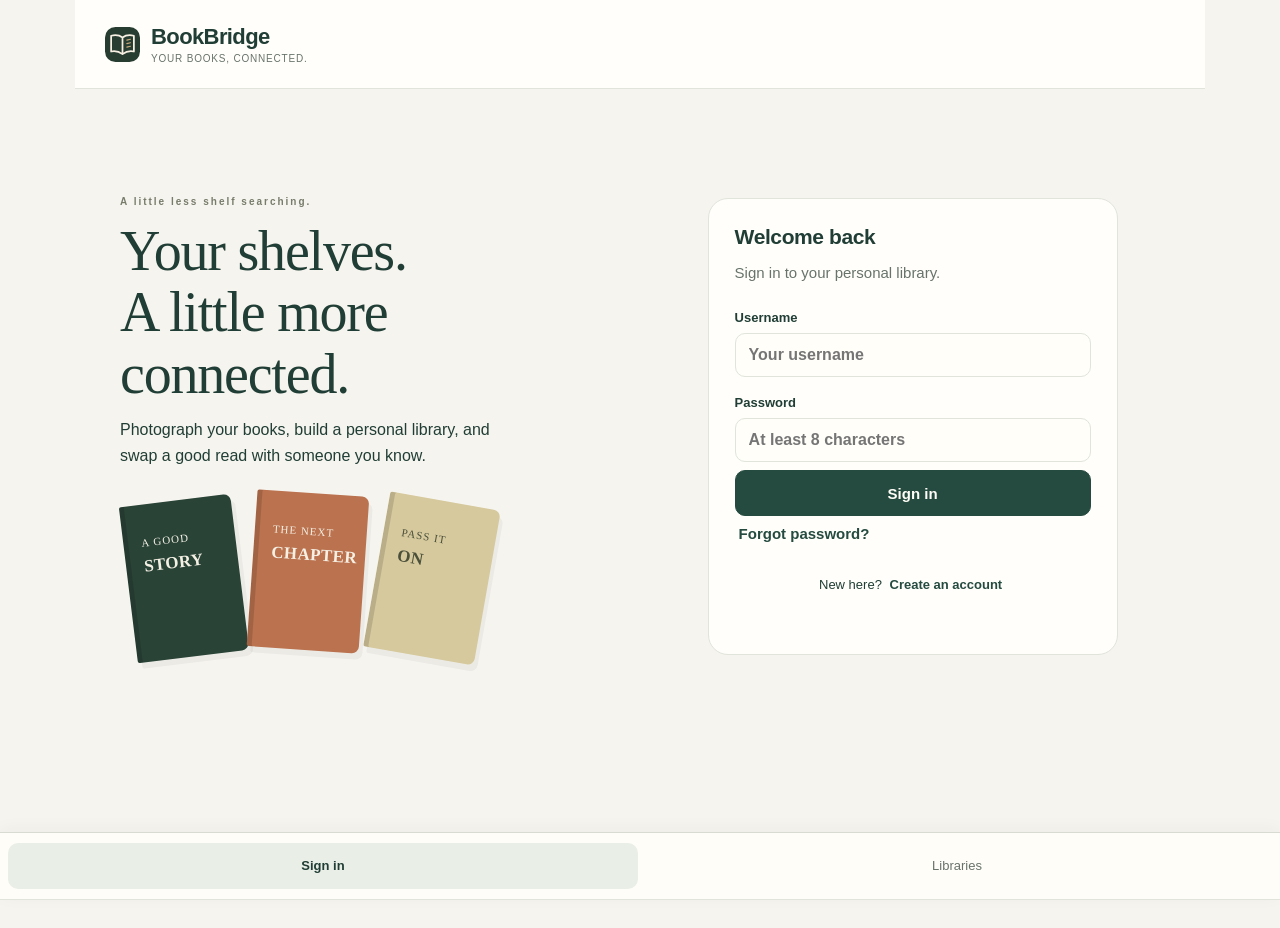
==== commit c2a4524c: "Add files via upload" ====
--- a/static/index.html
+++ b/static/index.html
@@ -6,13 +6,14 @@
   <meta name="theme-color" content="#283d32">
   <title>BookBridge — your books, connected</title>
   <link rel="icon" href="/static/icon.svg" type="image/svg+xml">
-  <link rel="stylesheet" href="/static/app.css?v=0.7.0">
-  <script src="/static/app.js?v=0.7.0" defer></script>
-  <script src="/static/catalog.js?v=0.7.0" defer></script>
-  <script src="/static/community.js?v=0.7.0" defer></script>
-  <script src="/static/public.js?v=0.7.0" defer></script>
-  <script src="/static/bookshelf.js?v=0.7.0" defer></script>
-  <script src="/static/mobile.js?v=0.7.0" defer></script>
+  <link rel="stylesheet" href="/static/app.css?v=0.8.0">
+  <script src="/static/app.js?v=0.8.0" defer></script>
+  <script src="/static/catalog.js?v=0.8.0" defer></script>
+  <script src="/static/community.js?v=0.8.0" defer></script>
+  <script src="/static/public.js?v=0.8.0" defer></script>
+  <script src="/static/bookshelf.js?v=0.8.0" defer></script>
+  <script src="/static/mobile.js?v=0.8.0" defer></script>
+  <script src="/static/experience.js?v=0.8.0" defer></script>
 </head>
 <body>
   <header class="topbar">
@@ -67,11 +68,12 @@
     <div id="workspace" hidden>
       <div id="library-dock" class="library-dock" hidden><label for="library-owner">Which library?</label><select id="library-owner"><option value="">My library</option></select></div>
       <nav class="navigation" aria-label="Main navigation">
-        <button data-tab="library" aria-pressed="true">My Library</button><button data-tab="scan" aria-pressed="false">Scan</button><button data-tab="friends" aria-pressed="false">Friends</button><button data-tab="settings" aria-pressed="false">Settings</button>
+        <button data-tab="library" aria-pressed="true">Library</button><button data-tab="scan" aria-pressed="false">Scan</button><button data-tab="friends" aria-pressed="false">Friends</button><button data-tab="settings" aria-pressed="false">Settings</button>
       </nav>
-      <nav id="scan-tabs" class="section-tabs" aria-label="Scan and review" hidden><button data-tab="scan">Scan</button><button data-tab="queue">Book queue <span id="queue-count" class="count" hidden>0</span></button></nav>
+      <nav id="scan-tabs" class="section-tabs" aria-label="Scan and review" hidden><button data-tab="scan">Scan</button><button data-tab="queue">Review <span id="queue-count" class="count" hidden>0</span></button></nav>
       <nav id="friends-tabs" class="section-tabs" aria-label="Friends and trades" hidden><button data-tab="friends">Friends</button><button data-tab="trades">Trades</button></nav>
 
+      <div id="scan-progress" class="progress-card" hidden></div>
       <!-- Scan Page -->
       <section id="page-scan" class="page">
         <div class="page-heading">
@@ -91,8 +93,8 @@
             <video id="camera-video" muted playsinline autoplay aria-label="Live camera preview"></video>
             <div class="camera-placeholder" id="camera-placeholder">
               <span class="camera-symbol" aria-hidden="true">▣</span>
-              <h2>A book worth keeping.</h2>
-              <p>Point your camera at the cover<br>or upload a photo below.</p>
+              <h2>Start with a photo.</h2>
+              <p>Take a clear photo of the cover<br>or choose one from your phone.</p>
               <button id="camera-open" class="camera-button">Open camera</button>
             </div>
 
@@ -106,21 +108,21 @@
             </div>
           </div>
 
-            <button id="queue-book" class="primary full" disabled>Add book to queue <span aria-hidden="true">→</span></button>
-            <p class="small muted">You can photograph the next book while this one scans.</p>
-            <p id="scan-feedback" class="feedback" role="status"></p>
+
           </div>
 
           <div class="panel scan-panel">
-            <h2>Photos and shelf</h2>
+            <h2>Your photos</h2>
             <p class="muted">A shelf name is optional. Books without one go into Miscellaneous.</p>
             <div id="photo-slots" class="photo-slots"></div>
             <input id="photo-input" type="file" accept="image/jpeg,image/png,image/webp" hidden>
             <button id="upload-photo" class="secondary full">Upload front photo</button>
             <label hidden>Scan into<select id="scan-library"><option value="">My library</option></select></label>
             <label>Shelf <span class="small muted">optional</span><input id="scan-shelf" maxlength="100" placeholder="e.g. Living room, shelf 2"></label>
-            <p class="small muted">Books on each shelf are numbered automatically in scan order.</p>
-            <p class="small muted">Secondary AI review can be changed in Settings.</p>
+            <button id="queue-book" class="primary full" disabled>Add book to queue <span aria-hidden="true">→</span></button>
+            <p class="small muted">You can photograph the next book while this one scans.</p>
+            <p id="scan-feedback" class="feedback" role="status"></p>
+
           </div>
         </div>
       </section>
@@ -130,7 +132,7 @@
         <div class="page-heading">
           <div>
             <span class="eyebrow">KEEP THE BOOKS COMING</span>
-            <h1>Your book queue.</h1>
+            <h1>Review your scans</h1>
             <p class="muted">Review finished scans before adding them to your library.</p>
           </div>
           <button id="queue-refresh" class="secondary">Refresh</button>
@@ -145,24 +147,23 @@
         <div class="page-heading">
           <div>
             <span class="eyebrow">ALL IN ONE PLACE</span>
-            <h1 id="library-title">My bookshelf</h1>
+            <h1 id="library-title">Your library</h1>
             <p id="library-description" class="muted">Books you own, stories you can share.</p>
           </div>
-          <div class="button-row"><button id="my-library" class="secondary" hidden>← My library</button><button id="library-export" class="secondary" hidden>Export CSV</button><button id="library-refresh" class="secondary">Refresh</button></div>
-        </div>
-
-        <details class="panel filters"><summary>Search and filter books</summary><div class="library-tools">
+          <div class="button-row"><button id="my-library" class="secondary" hidden>← My library</button><button id="library-export" class="secondary" hidden>Export CSV</button><button data-tab="scan" class="primary">+ Add books</button><button id="library-refresh" class="text-button">Refresh</button></div>
+        </div>
+
+        <div class="panel library-search-panel"><div class="library-tools">
           <label class="sr-only" for="library-search">Search books</label>
           <input id="library-search" type="search" placeholder="Search title, author, ISBN or shelf">
 
 
-          <label class="check">
-            <input id="available-only" type="checkbox"> Available to trade
-          </label>
-        </div>
-        <div class="catalog-view-controls" role="group" aria-label="Catalog view"><button type="button" data-catalog-view="cards" aria-pressed="true">Bookshelf</button><button type="button" data-catalog-view="list" aria-pressed="false">List · no pictures</button></div>
-        </details>
+          <details class="trade-filter"><summary>Filter</summary><label class="check"><input id="available-only" type="checkbox"> Available to trade</label></details>
+        </div>
+        <div class="catalog-view-controls" role="group" aria-label="Catalog view"><button type="button" data-catalog-view="cards" aria-pressed="true">Covers</button><button type="button" data-catalog-view="list" aria-pressed="false">List</button></div>
+        </div>
         <p id="library-count" class="muted small"></p>
+        <div id="library-progress" class="progress-card" hidden></div>
         <div id="book-grid" class="book-grid"></div>
       </section>
 
@@ -214,7 +215,7 @@
       <section id="page-trades" class="page" hidden><h1>Your trades</h1><p class="muted">Requests and handoffs, in one place.</p><div id="trade-list" class="trade-list"></div></section>
       <section id="page-settings" class="page" hidden>
         <h1>Settings</h1>
-        <div class="button-row settings-actions"><button data-tab="stats" class="secondary">My reading stats</button><button id="admin-open" data-tab="admin" class="secondary" hidden>Admin panel</button><button id="logout" class="text-button danger">Sign out</button></div>
+        <div class="button-row settings-actions"><button data-tab="help" class="secondary">Help &amp; walkthrough</button><button data-tab="stats" class="secondary">My reading stats</button><button id="admin-open" data-tab="admin" class="secondary" hidden>Admin panel</button><button id="logout" class="text-button danger">Sign out</button></div>
         <form id="settings-form" class="settings-layout">
           <details class="panel"><summary>Your profile</summary>
             <label>First name<input id="setting-name" autocomplete="given-name" maxlength="40" required></label><label>Last name<input id="setting-lastname" autocomplete="family-name" maxlength="40" required></label>
@@ -245,6 +246,18 @@
 
         <details class="panel"><summary>Shared libraries</summary><p class="muted">An admin creates a library and its manager gives people permission to scan into its queue.</p><div id="shared-libraries"></div></details>
       </section>
+      <section id="page-help" class="page" hidden>
+        <button data-tab="settings" class="text-button">← Settings</button>
+        <span class="eyebrow">A QUICK GUIDE</span><h1>Make yourself at home.</h1>
+        <p class="muted">From a stack of books to a library in your pocket.</p>
+        <button id="replay-walkthrough" class="primary">Show me around</button>
+        <div class="help-steps">
+          <article class="panel"><span class="step-number">01</span><h2>Photograph. Queue. Repeat.</h2><p>In Scan, choose one book or shelf spines. For one book, add its cover and optionally its spine and back. For a shelf photo, include 1–5 upright spines and set the number of books.</p><p>Add the photo to the queue, then move straight to the next book. The AI works through the queue one at a time. Keep BookBridge open while uploading; queued scans continue on the server.</p><button data-tab="scan" class="secondary">Start scanning</button></article>
+          <article class="panel"><span class="step-number">02</span><h2>Check what the AI found.</h2><p>Open Scan → Review. Each book from a shelf photo gets its own result. Tap Review, correct the title and author if needed, then add it to your library. Unclear spines are best photographed individually.</p><p>Accept all ready skips individual review and saves the current AI results, including possible duplicates.</p><button data-tab="queue" class="secondary">Open review queue</button></article>
+          <article class="panel"><span class="step-number">03</span><h2>Everything lives in Library.</h2><p>Search by title, author, ISBN or shelf. Tap a book to read its details, or tap its cover photo to enlarge it. Multiple copies are grouped together.</p><p>Saved details stay read-only until you press Edit. Changes save automatically while editing. Wait for “All changes saved” or press Done before leaving. If a save fails, your edits remain open so you can retry.</p><button data-tab="library" class="secondary">Go to your library</button></article>
+          <article class="panel"><span class="step-number">04</span><h2>A little more connected.</h2><p>Use the library selector to switch between your own collection and shared or friends’ libraries. Friends holds connections and trades. Settings holds your profile, privacy and scan preferences.</p></article>
+        </div>
+      </section>
       <section id="page-stats" class="page" hidden><h1>Your reading life</h1><p class="muted">Pages and reviews come from your reading log. A completed swap counts as one book given and one received.</p><div id="reading-stats" class="stats-grid"></div>
         <h2>Reading journal</h2><p class="muted">Open a book in your library to record pages, a rating, or a review.</p><div id="reading-journal"></div>
         <details class="panel"><summary>Popular on BookBridge</summary><p class="muted small">Books on at least three discoverable personal shelves. These are community favorites, not a global bestseller list.</p><div id="popular-books"></div></details>
@@ -261,7 +274,7 @@
       <div class="page-heading"><div><h1 id="public-heading">Public libraries</h1><p id="public-description" class="muted">Browse shared collections. No account needed.</p></div><button id="public-back" class="secondary" hidden>← All public libraries</button></div>
       <details class="panel filters" id="public-filters"><summary>Search and filter libraries</summary>
       <form id="public-search-form" class="button-row"><label class="sr-only" for="public-search">Search libraries or books</label><input id="public-search" type="search" maxlength="100" placeholder="Search public libraries"><button class="secondary">Search</button></form>
-      <div class="catalog-view-controls" role="group" aria-label="Catalog view"><button type="button" data-catalog-view="cards" aria-pressed="true">Bookshelf</button><button type="button" data-catalog-view="list" aria-pressed="false">List · no pictures</button></div>
+      <div class="catalog-view-controls" role="group" aria-label="Catalog view"><button type="button" data-catalog-view="cards" aria-pressed="true">Covers</button><button type="button" data-catalog-view="list" aria-pressed="false">List</button></div>
       </details>
       <p id="public-status" class="muted" role="status"></p><div id="public-results" class="book-grid"></div><button id="public-more" class="secondary" hidden>Load more</button>
     </section>
@@ -308,6 +321,7 @@
     </div>
 
     <div id="book-photos" class="photo-strip"></div>
+    <div class="book-edit-toolbar"><button id="edit-book" type="button" class="secondary">Edit</button><p id="book-save-status" role="status" aria-live="polite">Read-only</p><button id="retry-book-save" type="button" class="text-button" hidden>Retry save</button></div>
 
     <form id="book-form">
       <label>Title
@@ -328,7 +342,7 @@
       <p id="book-error" class="inline-error" role="alert"></p>
 
       <div id="book-own-actions" class="button-row">
-        <button class="primary">Save changes</button>
+        <button class="primary">Done</button>
         <button type="button" id="delete-book" class="text-button danger">Remove book</button>
       </div>
       <button type="button" id="reading-open" class="secondary">Reading log</button>
@@ -336,6 +350,8 @@
     </form>
   </dialog>
 
+  <dialog id="photo-dialog" aria-labelledby="photo-title"><div class="dialog-heading"><h2 id="photo-title">Book photo</h2><button class="icon-button" data-close="photo-dialog" aria-label="Close expanded photo">×</button></div><div class="photo-viewer"><img id="expanded-photo" alt="Expanded book photo"></div><button id="photo-zoom" class="secondary" type="button">Zoom in</button></dialog>
+  <dialog id="walkthrough-dialog" aria-labelledby="walkthrough-title"><div class="dialog-heading"><span id="walkthrough-count" class="eyebrow"></span><button id="walkthrough-skip" class="text-button">Skip for now</button></div><div id="walkthrough-art" aria-hidden="true"></div><h2 id="walkthrough-title"></h2><p id="walkthrough-copy"></p><div class="walkthrough-actions"><button id="walkthrough-back" class="secondary">Back</button><button id="walkthrough-next" class="primary">Next</button></div></dialog>
   <dialog id="swap-dialog" aria-labelledby="swap-title">
     <div class="dialog-heading">
       <h2 id="swap-title">Offer a book in return</h2>
@@ -372,3 +388,4 @@
   <div id="toast" role="status" aria-live="polite" hidden></div>
 </body>
 </html>
+
--- a/static/app.css
+++ b/static/app.css
@@ -1452,3 +1452,163 @@
   .queue-actions { grid-column: 2; margin: 0; justify-content: flex-start; flex-wrap: wrap; }
   .queue-actions button { min-height: 44px; }
 }
+
+
+/* BookBridge 0.8 — a phone-first reading room. */
+:root { --paper:#f6f4ef; --panel:#fffefa; --green:#254b40; --ink:#203e35; --muted:#68736c; --line:#e0e4db; --sage:#e9eee7; --radius:20px; }
+body { background:var(--paper); }
+.topbar { border-bottom:1px solid var(--line); background:var(--panel); }
+.brand small { letter-spacing:.8px; font-size:10px; text-transform:uppercase; }
+main { max-width:1100px; }
+#workspace h1, #page-public h1 { font-size:clamp(34px,6vw,48px); letter-spacing:-1.3px; }
+#workspace .eyebrow { display:block; color:#71806c; letter-spacing:1.6px; font-size:10px; }
+#workspace .page-heading { align-items:center; gap:14px; }
+#workspace .page-heading p { font-size:14px; }
+.panel { box-shadow:none; border:1px solid var(--line); background:var(--panel); border-radius:20px; }
+button.primary { background:var(--green); border-color:var(--green); box-shadow:none; }
+button.secondary { background:#edf1e9; border:1px solid #dce4d8; color:var(--ink); }
+button { min-height:46px; }
+input,select,textarea { font-size:16px; }
+#workspace > .navigation { background:#fffefa; padding-top:8px; border-top:1px solid var(--line); }
+#workspace > .navigation button { display:flex; flex-direction:column; align-items:center; justify-content:center; gap:4px; padding:5px 2px; font-size:12px; font-weight:600; border-radius:14px; color:#6b786e; }
+#workspace > .navigation button::before { content:''; display:block; width:22px; height:22px; background:currentColor; mask:var(--nav-icon) center/contain no-repeat; }
+#workspace > .navigation [data-tab=library] { --nav-icon:url("data:image/svg+xml,%3Csvg xmlns='http://www.w3.org/2000/svg' viewBox='0 0 24 24'%3E%3Cpath d='M3 3h4v18H3zm6 0h4v18H9zm6 1 4-1 4 17-4 1z'/%3E%3C/svg%3E"); }
+#workspace > .navigation [data-tab=scan] { --nav-icon:url("data:image/svg+xml,%3Csvg xmlns='http://www.w3.org/2000/svg' viewBox='0 0 24 24'%3E%3Cpath d='M8 3h8l2 3h4v15H2V6h4zm4 5a5 5 0 1 0 0 10 5 5 0 0 0 0-10m0 2a3 3 0 1 1 0 6 3 3 0 0 1 0-6'/%3E%3C/svg%3E"); }
+#workspace > .navigation [data-tab=friends] { --nav-icon:url("data:image/svg+xml,%3Csvg xmlns='http://www.w3.org/2000/svg' viewBox='0 0 24 24'%3E%3Cpath d='M8 2a4 4 0 1 0 0 8 4 4 0 0 0 0-8m9 2a3 3 0 1 0 0 6 3 3 0 0 0 0-6M1 13q7-4 14 0v8H1zm15 0q4-2 7 0v8h-6z'/%3E%3C/svg%3E"); }
+#workspace > .navigation [data-tab=settings] { --nav-icon:url("data:image/svg+xml,%3Csvg xmlns='http://www.w3.org/2000/svg' viewBox='0 0 24 24'%3E%3Cpath d='m10 1-1 3-3 1-3-1-2 4 2 3v3l-2 3 2 4 3-1 3 1 1 3h4l1-3 3-1 3 1 2-4-2-3v-3l2-3-2-4-3 1-3-1-1-3zm2 7a4 4 0 1 1 0 8 4 4 0 0 1 0-8'/%3E%3C/svg%3E"); }
+#workspace > .navigation button.active { color:var(--green); background:#e7eee3; }
+#workspace > .navigation:has([data-tab=friends][hidden]) { grid-template-columns:repeat(3,minmax(0,1fr)); }
+.library-dock { position:static; padding:0 0 20px; border:0; background:none; gap:10px; }
+.library-dock label { font-size:11px; text-transform:uppercase; letter-spacing:1px; }
+.library-dock select { flex:1; width:auto; max-width:280px; border-radius:24px; background:#fffefa; min-height:42px; }
+body:has(#workspace:not([hidden])) main { padding-bottom:calc(110px + env(safe-area-inset-bottom)); }
+body:has(#workspace:not([hidden])) #toast { bottom:calc(90px + env(safe-area-inset-bottom)); }
+.library-search-panel { padding:14px; margin:0 0 18px; }
+.library-tools { margin:0; }
+#library-search { background:#f3f5ee; border-color:transparent; }
+.catalog-view-controls { margin-top:12px; }
+:is(#book-grid,#public-results).bookshelf-mode .digital-shelf { display:grid; grid-template-columns:repeat(4,minmax(0,1fr)); gap:16px; align-items:stretch; padding:0; overflow:visible; border:0; border-radius:0; box-shadow:none; background:none; }
+:is(#book-grid,#public-results) .book-card { width:100%; min-width:0; padding:0; text-align:left; border:0; background:transparent; box-shadow:none; border-radius:12px; overflow:hidden; }
+:is(#book-grid,#public-results) .book-cover-area { height:210px; min-height:0; border-radius:12px; background:#e7eadd; }
+:is(#book-grid,#public-results) .book-card-info { padding:12px 2px 4px; }
+:is(#book-grid,#public-results) .book-card h3 { font-family:Georgia,serif; color:var(--ink); font-size:17px; }
+:is(#book-grid,#public-results) .card-author { font-size:12px; }
+:is(#book-grid,#public-results) .catalog-cover { object-fit:cover; }
+:is(#book-grid,#public-results) .card-shelf { display:none; }
+:is(#book-grid,#public-results) .shelf-heading { font:600 13px/1.4 inherit; text-transform:uppercase; letter-spacing:1.1px; padding-bottom:12px; margin-bottom:14px; border-bottom:1px solid var(--line); }
+:is(#book-grid,#public-results) .catalog-list .book-card, :is(#book-grid,#public-results).catalog-list .book-card { padding:14px; background:var(--panel); border:1px solid var(--line); }
+.empty { padding:40px 22px; background:#ebefe3; border:1px solid #dce5d4; border-radius:24px; }
+.empty h2 { font:normal 32px/1.15 Georgia,serif; }
+.empty p { max-width:420px; margin:14px auto 22px; }
+.progress-card { display:flex; align-items:center; justify-content:space-between; gap:14px; padding:16px; margin:0 0 22px; background:#e8eedf; border:1px solid #d9e2d0; border-radius:18px; }
+.progress-card p { margin:4px 0 0; line-height:1.4; }
+.progress-card button { flex-shrink:0; }
+.section-tabs { width:100%; }
+.section-tabs button { flex:1; }
+.camera { background:#e5ecdf; color:var(--ink); min-height:270px; border:1px dashed #adbe9f; border-radius:22px; }
+.camera:before { display:none; }
+.camera-placeholder { background:none; color:var(--ink); padding:25px 15px; }
+.camera-placeholder h2 { color:var(--ink); font:normal 30px/1.1 Georgia,serif; }
+.camera-placeholder p { color:var(--muted); }
+.camera-placeholder .camera-symbol { color:#63815c; }
+.camera-button { color:var(--ink); background:#fffefa; border:1px solid #c4d3b8; }
+.camera-top { background:transparent; color:var(--ink); }
+.camera.live { background:#1d2c26; }
+.camera.live .camera-top { color:white; background:#15231f88; }
+.scan-panel { padding:20px; }
+.scan-layout { gap:20px; }
+.scan-warning { font-size:12px; }
+.queue-card { border:1px solid var(--line); box-shadow:none; border-radius:18px; background:var(--panel); }
+dialog { border:1px solid var(--line); box-shadow:0 24px 100px #0e2e3044; border-radius:24px; }
+dialog::backdrop { background:#152e2abb; }
+#book-dialog input[readonly] { background:transparent; padding-left:0; border-color:transparent; box-shadow:none; color:var(--ink); cursor:text; }
+#book-dialog input[readonly]:focus { outline:none; }
+#book-dialog label { color:var(--muted); font-size:12px; }
+#book-dialog input[readonly]#book-title { font:normal 26px/1.2 Georgia,serif; }
+.book-edit-toolbar { display:flex; align-items:center; flex-wrap:wrap; gap:12px; margin:16px 0; }
+.book-edit-toolbar p { margin:0; color:var(--muted); font-size:12px; }
+.photo-expand { border:0; padding:0; background:none; display:block; }
+.photo-strip .photo-expand img { display:block; object-fit:contain; }
+.photo-expand:focus-visible { outline:3px solid #78906b; }
+#photo-dialog { width:min(850px,calc(100% - 20px)); }
+.photo-viewer { overflow:auto; max-height:65dvh; touch-action:pan-x pan-y pinch-zoom; margin-bottom:12px; }
+#expanded-photo { display:block; width:100%; height:auto; max-height:65dvh; object-fit:contain; }
+#photo-dialog.zoomed #expanded-photo { width:200%; max-width:none; max-height:none; }
+.help-steps { display:grid; gap:16px; margin-top:24px; }
+.help-steps .panel { padding:24px; }
+.help-steps p { color:var(--muted); font-size:14px; }
+.step-number { display:block; color:#7a8e65; font:normal 32px Georgia,serif; margin-bottom:14px; }
+#walkthrough-dialog { max-width:440px; padding:26px; }
+#walkthrough-count { margin:0; letter-spacing:1px; font-size:9px; }
+#walkthrough-art { display:flex; align-items:center; justify-content:center; height:150px; margin:18px 0 24px; border-radius:18px; background:#e8eedf; font:normal 80px Georgia,serif; color:#74896a; }
+#walkthrough-title { font:normal 32px/1.12 Georgia,serif; }
+#walkthrough-copy { color:var(--muted); min-height:110px; }
+.walkthrough-actions { display:flex; gap:12px; justify-content:flex-end; }
+@media(max-width:650px) {
+  main { padding-left:18px; padding-right:18px; }
+  .topbar { padding:16px 18px; }
+  .brand { gap:10px; }
+  .brand img { width:30px; height:30px; }
+  .library-dock { padding-bottom:22px; }
+  .library-dock select { max-width:none; }
+  #workspace .page-heading { display:block; margin-bottom:22px; }
+  #page-library .page-heading .button-row { margin-top:16px; }
+  :is(#book-grid,#public-results).bookshelf-mode .digital-shelf { grid-template-columns:repeat(2,minmax(0,1fr)); gap:22px 16px; }
+  :is(#book-grid,#public-results) .book-cover-area { height:205px; }
+  .scan-layout { display:flex; flex-direction:column; }
+  .scan-panel { order:-1; }
+  .camera { min-height:270px; height:300px; }
+  .camera-column { width:100%; }
+  .progress-card { flex-wrap:wrap; }
+  .progress-card button { min-height:44px; }
+  .library-tools { display:flex; flex-direction:column; align-items:stretch; gap:8px; }
+  #library-search { width:100%; }
+  .help-steps .panel { padding:20px; }
+}
+@media(min-width:800px) { .help-steps { grid-template-columns:1fr 1fr; } }
+@media(prefers-reduced-motion:reduce) { *,*::before,*::after { scroll-behavior:auto !important; transition:none !important; } }
+/* Keep the collection and upload controls close to the top on a phone. */
+#page-library .eyebrow { display:none; }
+#page-library .library-search-panel { background:none; padding:0; border:0; border-radius:0; }
+#page-library .library-tools { position:relative; }
+#library-search { border:1px solid var(--line); background:var(--panel); padding-right:20px; }
+.trade-filter { font-size:12px; }
+.trade-filter summary { min-height:32px; cursor:pointer; padding:7px 0; color:var(--muted); }
+.trade-filter label { margin-bottom:6px; }
+#page-library .catalog-view-controls { margin-top:0; padding:3px; }
+#page-library .catalog-view-controls button { min-height:36px; padding:7px 13px; }
+:is(#book-grid,#public-results) .shelf-heading { font-family:inherit; font-size:12px; line-height:1.4; font-weight:600; }
+:is(#book-grid,#public-results) .shelf-section > p { display:none; }
+.progress-card { padding:12px 14px; }
+.progress-card p { font-size:12px; }
+.progress-card button { padding:8px 12px; font-size:12px; min-height:40px; }
+.compact-progress p { display:none; }
+.compact-progress strong { font-size:12px; }
+#book-dialog input[readonly]:focus-visible { outline:3px solid #b87a4f; }
+@media(max-width:650px) {
+  .library-dock { padding-top:12px; padding-bottom:18px; }
+  .library-dock label { font-size:9px; }
+  #workspace .page-heading .eyebrow { margin-bottom:8px; }
+  #page-library .page-heading { display:flex; flex-wrap:wrap; align-items:center; gap:12px; }
+  #page-library .page-heading h1 { font-size:34px; margin:0; }
+  #page-library .page-heading .button-row { margin-top:0; gap:8px; }
+  #page-library .page-heading .primary { padding:10px 14px; min-height:42px; }
+  #page-library .page-heading #library-refresh { font-size:12px; padding:8px; }
+  #page-library .library-tools { gap:0; }
+  #page-library .library-search-panel { margin-bottom:14px; }
+  .trade-filter { margin:2px 0 4px; }
+  .progress-card { flex-wrap:nowrap; gap:8px; margin-bottom:16px; }
+  .progress-card strong { font-size:12px; }
+  .progress-card p { font-size:11px; }
+  #scan-progress { padding:10px 12px; }
+  #scan-progress button { min-height:36px; padding:6px 10px; }
+  #page-scan .page-heading { margin-bottom:16px; }
+  #page-scan .eyebrow { display:none; }
+  #page-scan h1 { font-size:34px; }
+  #page-scan .page-heading p { font-size:12px; margin-bottom:12px; }
+  .scan-panel { padding:18px; }
+  .scan-panel h2 { font-size:18px; margin-bottom:8px; }
+  .scan-panel > .muted { display:none; }
+  .scan-panel > label { margin-top:14px; }
+  .photo-slots { margin-bottom:12px; }
+}
